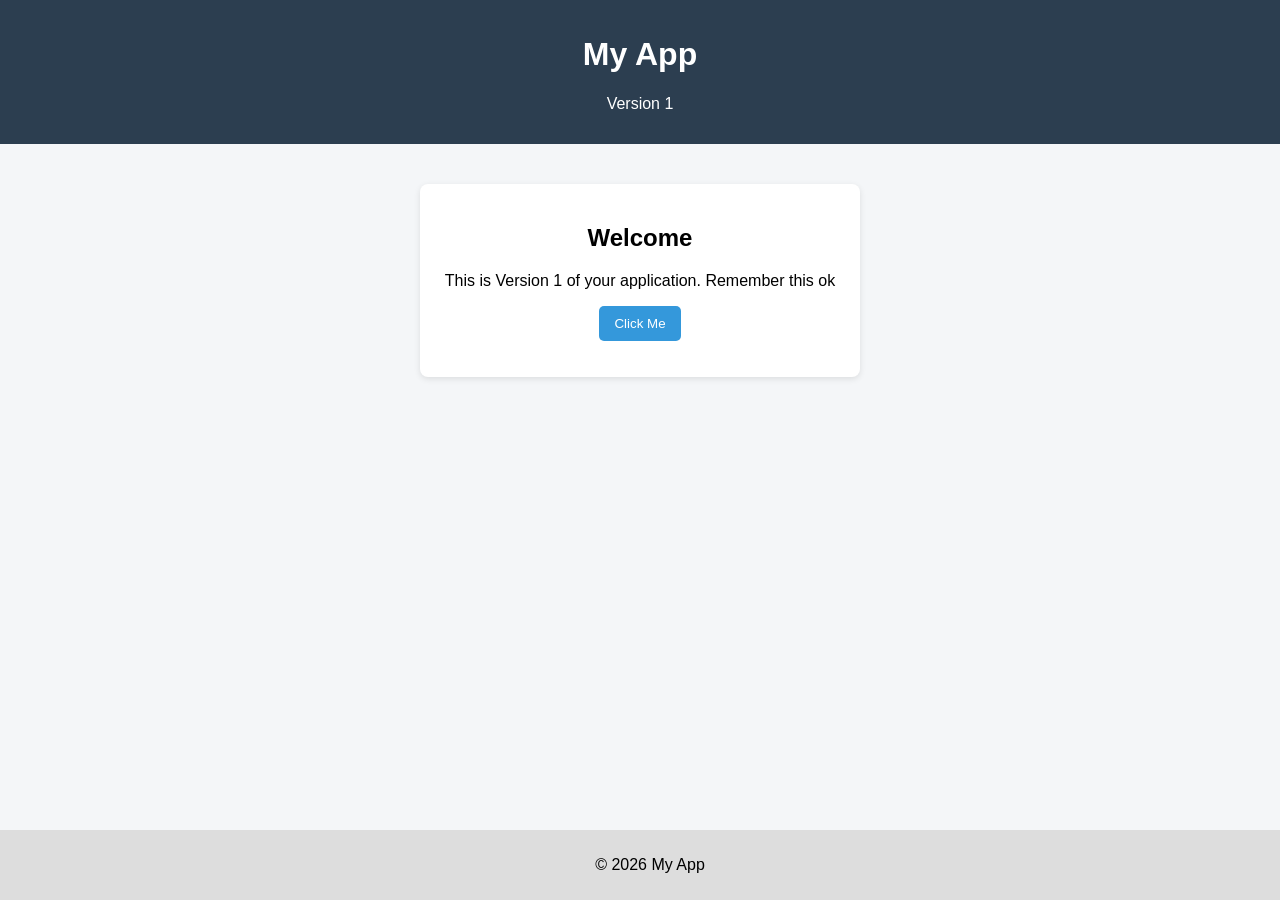
==== index.html @ 67336be7 "this is v1" ====
<!DOCTYPE html>
<html lang="en">
<head>
    <meta charset="UTF-8">
    <meta name="viewport" content="width=device-width, initial-scale=1.0">
    <title>My App - v1</title>
    <style>
        body {
            font-family: Arial, sans-serif;
            margin: 0;
            background-color: #f4f6f8;
        }
        header {
            background-color: #2c3e50;
            color: white;
            padding: 15px;
            text-align: center;
        }
        main {
            padding: 20px;
            text-align: center;
        }
        footer {
            background-color: #ddd;
            text-align: center;
            padding: 10px;
            position: fixed;
            bottom: 0;
            width: 100%;
        }
        .card {
            background: white;
            padding: 20px;
            margin: 20px auto;
            max-width: 400px;
            border-radius: 8px;
            box-shadow: 0 2px 6px rgba(0,0,0,0.1);
        }
        button {
            padding: 10px 15px;
            border: none;
            background-color: #3498db;
            color: white;
            border-radius: 5px;
            cursor: pointer;
        }
        button:hover {
            background-color: #2980b9;
        }
    </style>
</head>
<body>

<header>
    <h1>My App</h1>
    <p>Version 1</p>
</header>

<main>
    <div class="card">
        <h2>Welcome</h2>
        <p>This is Version 1 of your application. Remember this ok</p>
        <button onclick="showMessage()">Click Me</button>
        <p id="message"></p>
    </div>
</main>

<footer>
    <p>© 2026 My App</p>
</footer>

<script>
    function showMessage() {
        document.getElementById("message").innerText = "Button clicked!";
    }
</script>

</body>
</html>
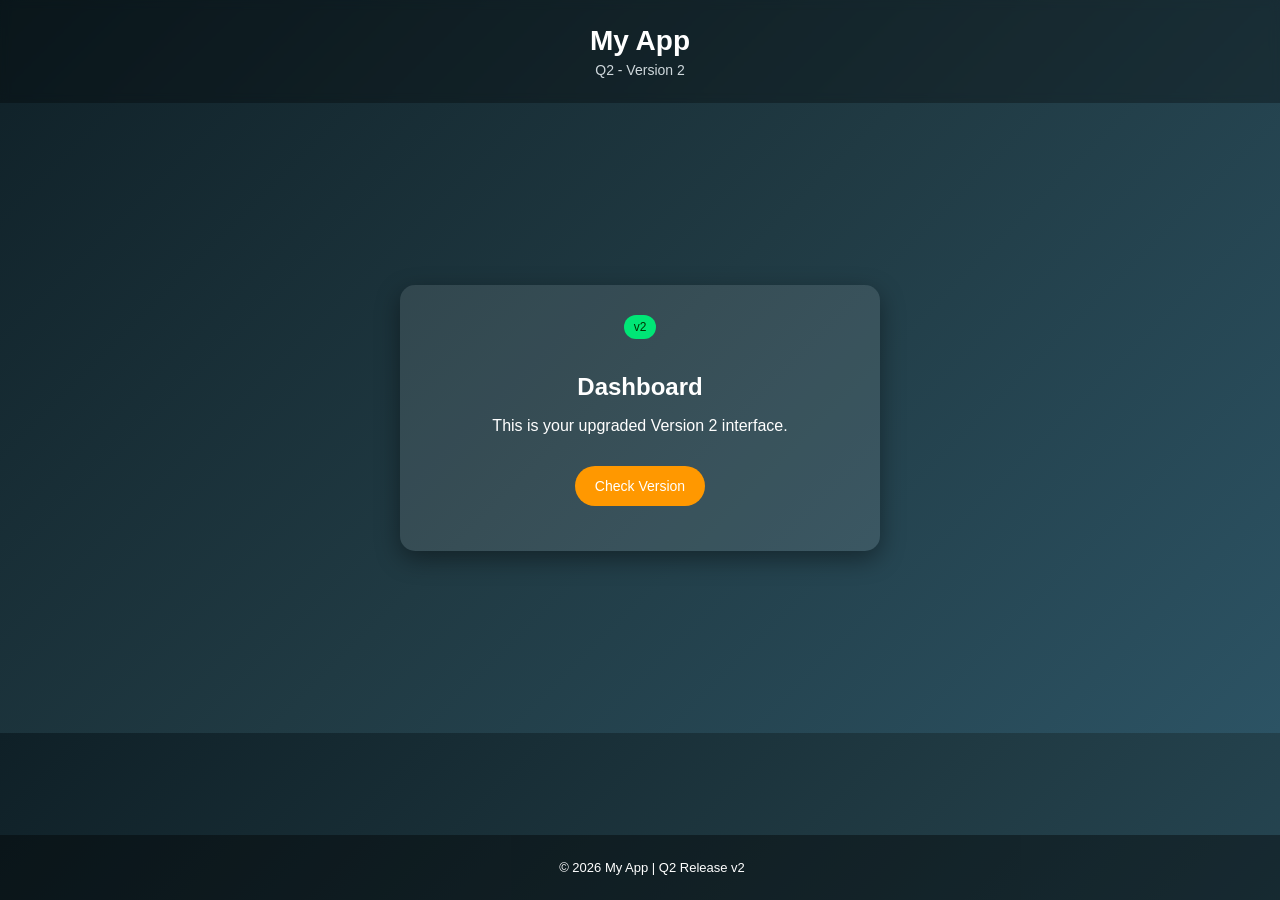
==== commit 70661177: "this is v2" ====
--- a/index.html
+++ b/index.html
@@ -3,75 +3,126 @@
 <head>
     <meta charset="UTF-8">
     <meta name="viewport" content="width=device-width, initial-scale=1.0">
-    <title>My App - v1</title>
+    <title>My App - Q2 Version 2</title>
+
     <style>
         body {
-            font-family: Arial, sans-serif;
             margin: 0;
-            background-color: #f4f6f8;
+            font-family: 'Segoe UI', sans-serif;
+            background: linear-gradient(135deg, #0f2027, #203a43, #2c5364);
+            color: #ffffff;
         }
+
         header {
-            background-color: #2c3e50;
+            text-align: center;
+            padding: 25px;
+            background: rgba(0,0,0,0.3);
+            backdrop-filter: blur(5px);
+        }
+
+        header h1 {
+            margin: 0;
+            font-size: 28px;
+        }
+
+        header p {
+            margin: 5px 0 0;
+            font-size: 14px;
+            color: #cfd8dc;
+        }
+
+        main {
+            display: flex;
+            justify-content: center;
+            align-items: center;
+            height: 70vh;
+        }
+
+        .card {
+            background: rgba(255,255,255,0.1);
+            padding: 30px;
+            border-radius: 15px;
+            width: 90%;
+            max-width: 420px;
+            text-align: center;
+            box-shadow: 0 8px 25px rgba(0,0,0,0.4);
+        }
+
+        .card h2 {
+            margin-bottom: 10px;
+        }
+
+        .version-tag {
+            display: inline-block;
+            background: #00e676;
+            color: #003300;
+            padding: 5px 10px;
+            border-radius: 20px;
+            font-size: 12px;
+            margin-bottom: 15px;
+        }
+
+        button {
+            margin-top: 15px;
+            padding: 12px 20px;
+            border: none;
+            border-radius: 25px;
+            background: #ff9800;
             color: white;
-            padding: 15px;
+            font-size: 14px;
+            cursor: pointer;
+            transition: 0.3s;
+        }
+
+        button:hover {
+            background: #fb8c00;
+            transform: scale(1.05);
+        }
+
+        #message {
+            margin-top: 15px;
+            font-size: 14px;
+            color: #b2ff59;
+        }
+
+        footer {
             text-align: center;
-        }
-        main {
-            padding: 20px;
-            text-align: center;
-        }
-        footer {
-            background-color: #ddd;
-            text-align: center;
-            padding: 10px;
+            padding: 12px;
+            background: rgba(0,0,0,0.4);
             position: fixed;
             bottom: 0;
             width: 100%;
-        }
-        .card {
-            background: white;
-            padding: 20px;
-            margin: 20px auto;
-            max-width: 400px;
-            border-radius: 8px;
-            box-shadow: 0 2px 6px rgba(0,0,0,0.1);
-        }
-        button {
-            padding: 10px 15px;
-            border: none;
-            background-color: #3498db;
-            color: white;
-            border-radius: 5px;
-            cursor: pointer;
-        }
-        button:hover {
-            background-color: #2980b9;
+            font-size: 13px;
         }
     </style>
 </head>
+
 <body>
 
 <header>
     <h1>My App</h1>
-    <p>Version 1</p>
+    <p>Q2 - Version 2</p>
 </header>
 
 <main>
     <div class="card">
-        <h2>Welcome</h2>
-        <p>This is Version 1 of your application. Remember this ok</p>
-        <button onclick="showMessage()">Click Me</button>
+        <div class="version-tag">v2</div>
+        <h2>Dashboard</h2>
+        <p>This is your upgraded Version 2 interface.</p>
+
+        <button onclick="showMessage()">Check Version</button>
         <p id="message"></p>
     </div>
 </main>
 
 <footer>
-    <p>© 2026 My App</p>
+    <p>© 2026 My App | Q2 Release v2</p>
 </footer>
 
 <script>
     function showMessage() {
-        document.getElementById("message").innerText = "Button clicked!";
+        document.getElementById("message").innerText =
+        "You are running Q2 Version 2 successfully!";
     }
 </script>
 
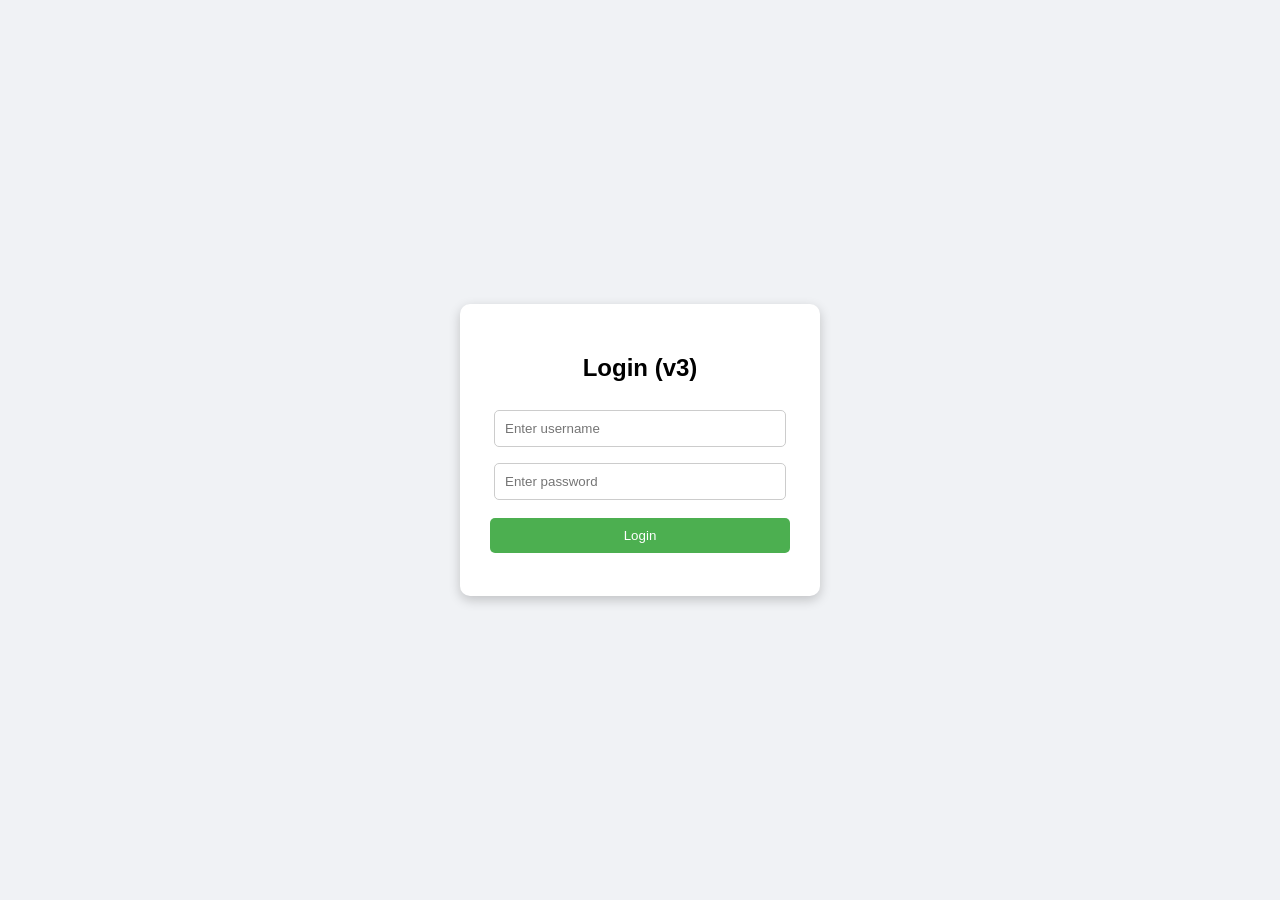
==== commit 3201abd8: "this is v3" ====
--- a/index.html
+++ b/index.html
@@ -3,95 +3,84 @@
 <head>
     <meta charset="UTF-8">
     <meta name="viewport" content="width=device-width, initial-scale=1.0">
-    <title>My App - Q2 Version 2</title>
+    <title>My App - Version 3</title>
 
     <style>
         body {
             margin: 0;
-            font-family: 'Segoe UI', sans-serif;
-            background: linear-gradient(135deg, #0f2027, #203a43, #2c5364);
-            color: #ffffff;
+            font-family: Arial, sans-serif;
+            background: #f0f2f5;
         }
 
-        header {
-            text-align: center;
-            padding: 25px;
-            background: rgba(0,0,0,0.3);
-            backdrop-filter: blur(5px);
-        }
-
-        header h1 {
-            margin: 0;
-            font-size: 28px;
-        }
-
-        header p {
-            margin: 5px 0 0;
-            font-size: 14px;
-            color: #cfd8dc;
-        }
-
-        main {
+        .container {
             display: flex;
             justify-content: center;
             align-items: center;
-            height: 70vh;
+            height: 100vh;
         }
 
         .card {
-            background: rgba(255,255,255,0.1);
+            background: white;
             padding: 30px;
-            border-radius: 15px;
-            width: 90%;
-            max-width: 420px;
+            border-radius: 10px;
+            width: 300px;
+            box-shadow: 0 4px 12px rgba(0,0,0,0.2);
             text-align: center;
-            box-shadow: 0 8px 25px rgba(0,0,0,0.4);
         }
 
-        .card h2 {
-            margin-bottom: 10px;
+        h2 {
+            margin-bottom: 20px;
         }
 
-        .version-tag {
-            display: inline-block;
-            background: #00e676;
-            color: #003300;
-            padding: 5px 10px;
-            border-radius: 20px;
-            font-size: 12px;
-            margin-bottom: 15px;
+        input {
+            width: 90%;
+            padding: 10px;
+            margin: 8px 0;
+            border-radius: 5px;
+            border: 1px solid #ccc;
         }
 
         button {
-            margin-top: 15px;
-            padding: 12px 20px;
+            margin-top: 10px;
+            padding: 10px;
+            width: 100%;
             border: none;
-            border-radius: 25px;
-            background: #ff9800;
+            background: #4CAF50;
             color: white;
-            font-size: 14px;
+            border-radius: 5px;
             cursor: pointer;
-            transition: 0.3s;
         }
 
         button:hover {
-            background: #fb8c00;
-            transform: scale(1.05);
+            background: #45a049;
         }
 
-        #message {
-            margin-top: 15px;
-            font-size: 14px;
-            color: #b2ff59;
+        .hidden {
+            display: none;
         }
 
-        footer {
+        .header {
+            background: #3f51b5;
+            color: white;
+            padding: 15px;
             text-align: center;
-            padding: 12px;
-            background: rgba(0,0,0,0.4);
-            position: fixed;
-            bottom: 0;
-            width: 100%;
+        }
+
+        .dashboard {
+            padding: 20px;
+            text-align: center;
+        }
+
+        .logout {
+            background: #e53935;
+        }
+
+        .logout:hover {
+            background: #c62828;
+        }
+
+        #error {
+            color: red;
             font-size: 13px;
         }
     </style>
@@ -99,30 +88,58 @@
 
 <body>
 
-<header>
-    <h1>My App</h1>
-    <p>Q2 - Version 2</p>
-</header>
+<!-- Login Screen -->
+<div id="loginPage" class="container">
+    <div class="card">
+        <h2>Login (v3)</h2>
+        <input type="text" id="username" placeholder="Enter username">
+        <input type="password" id="password" placeholder="Enter password">
+        <button onclick="login()">Login</button>
+        <p id="error"></p>
+    </div>
+</div>
 
-<main>
-    <div class="card">
-        <div class="version-tag">v2</div>
-        <h2>Dashboard</h2>
-        <p>This is your upgraded Version 2 interface.</p>
+<!-- Dashboard -->
+<div id="dashboardPage" class="hidden">
+    <div class="header">
+        <h1>My App - Version 3</h1>
+    </div>
 
-        <button onclick="showMessage()">Check Version</button>
-        <p id="message"></p>
+    <div class="dashboard">
+        <h2>Welcome to Dashboard</h2>
+        <p id="welcomeUser"></p>
+
+        <button onclick="showFeature()">Run Feature</button>
+        <p id="featureMsg"></p>
+
+        <br><br>
+        <button class="logout" onclick="logout()">Logout</button>
     </div>
-</main>
-
-<footer>
-    <p>© 2026 My App | Q2 Release v2</p>
-</footer>
+</div>
 
 <script>
-    function showMessage() {
-        document.getElementById("message").innerText =
-        "You are running Q2 Version 2 successfully!";
+    function login() {
+        let user = document.getElementById("username").value;
+        let pass = document.getElementById("password").value;
+
+        if (user === "admin" && pass === "1234") {
+            document.getElementById("loginPage").classList.add("hidden");
+            document.getElementById("dashboardPage").classList.remove("hidden");
+            document.getElementById("welcomeUser").innerText = "Hello, " + user;
+        } else {
+            document.getElementById("error").innerText = "Invalid credentials";
+        }
+    }
+
+    function logout() {
+        document.getElementById("dashboardPage").classList.add("hidden");
+        document.getElementById("loginPage").classList.remove("hidden");
+        document.getElementById("featureMsg").innerText = "";
+    }
+
+    function showFeature() {
+        document.getElementById("featureMsg").innerText =
+        "Feature executed successfully in Version 3!";
     }
 </script>
 
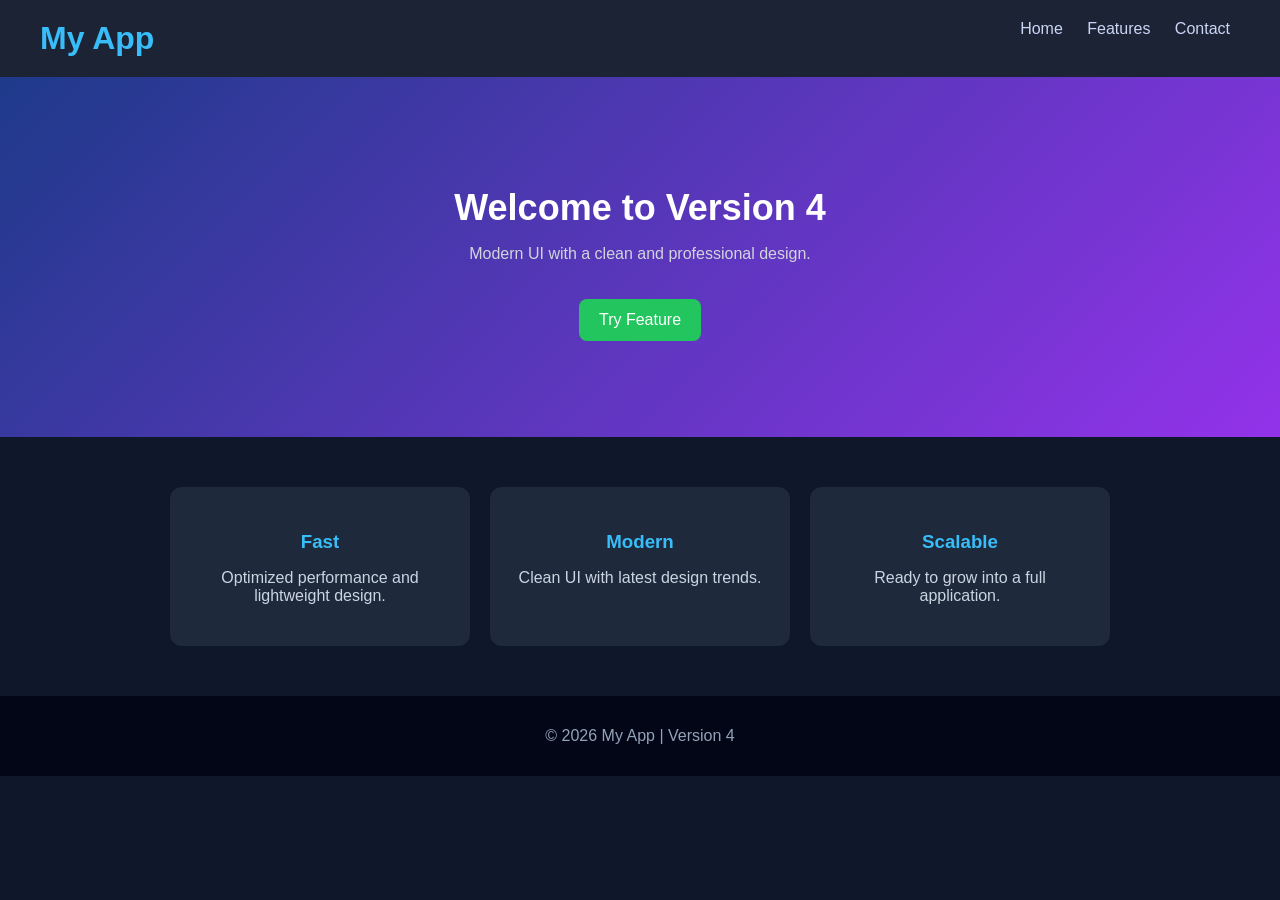
==== commit 45b072b5: "this is v4" ====
--- a/index.html
+++ b/index.html
@@ -1,146 +1,164 @@
 <!DOCTYPE html>
 <html lang="en">
 <head>
-    <meta charset="UTF-8">
-    <meta name="viewport" content="width=device-width, initial-scale=1.0">
-    <title>My App - Version 3</title>
+<meta charset="UTF-8">
+<meta name="viewport" content="width=device-width, initial-scale=1.0">
+<title>My App - Version 4</title>
 
-    <style>
-        body {
-            margin: 0;
-            font-family: Arial, sans-serif;
-            background: #f0f2f5;
-        }
+<style>
+body {
+    margin: 0;
+    font-family: 'Segoe UI', sans-serif;
+    background: #0f172a;
+    color: #ffffff;
+}
 
-        .container {
-            display: flex;
-            justify-content: center;
-            align-items: center;
-            height: 100vh;
-        }
+/* Header */
+header {
+    display: flex;
+    justify-content: space-between;
+    padding: 20px 40px;
+    background: rgba(255,255,255,0.05);
+}
 
-        .card {
-            background: white;
-            padding: 30px;
-            border-radius: 10px;
-            width: 300px;
-            box-shadow: 0 4px 12px rgba(0,0,0,0.2);
-            text-align: center;
-        }
+header h1 {
+    margin: 0;
+    color: #38bdf8;
+}
 
-        h2 {
-            margin-bottom: 20px;
-        }
+nav a {
+    margin: 0 10px;
+    text-decoration: none;
+    color: #cbd5f5;
+}
 
-        input {
-            width: 90%;
-            padding: 10px;
-            margin: 8px 0;
-            border-radius: 5px;
-            border: 1px solid #ccc;
-        }
+nav a:hover {
+    color: white;
+}
 
-        button {
-            margin-top: 10px;
-            padding: 10px;
-            width: 100%;
-            border: none;
-            background: #4CAF50;
-            color: white;
-            border-radius: 5px;
-            cursor: pointer;
-        }
+/* Hero */
+.hero {
+    text-align: center;
+    padding: 80px 20px;
+    background: linear-gradient(135deg, #1e3a8a, #9333ea);
+}
 
-        button:hover {
-            background: #45a049;
-        }
+.hero h2 {
+    font-size: 36px;
+    margin-bottom: 10px;
+}
 
-        .hidden {
-            display: none;
-        }
+.hero p {
+    color: #d1d5db;
+}
 
-        .header {
-            background: #3f51b5;
-            color: white;
-            padding: 15px;
-            text-align: center;
-        }
+.hero button {
+    margin-top: 20px;
+    padding: 12px 20px;
+    border: none;
+    background: #22c55e;
+    color: white;
+    border-radius: 8px;
+    cursor: pointer;
+    font-size: 16px;
+}
 
-        .dashboard {
-            padding: 20px;
-            text-align: center;
-        }
+.hero button:hover {
+    background: #16a34a;
+}
 
-        .logout {
-            background: #e53935;
-        }
+/* Features */
+.features {
+    display: flex;
+    justify-content: center;
+    gap: 20px;
+    padding: 50px 20px;
+    flex-wrap: wrap;
+}
 
-        .logout:hover {
-            background: #c62828;
-        }
+.card {
+    background: #1e293b;
+    padding: 25px;
+    border-radius: 12px;
+    width: 250px;
+    text-align: center;
+    transition: 0.3s;
+}
 
-        #error {
-            color: red;
-            font-size: 13px;
-        }
-    </style>
+.card:hover {
+    transform: translateY(-8px);
+    background: #334155;
+}
+
+.card h3 {
+    margin-bottom: 10px;
+    color: #38bdf8;
+}
+
+.card p {
+    color: #cbd5e1;
+}
+
+/* Footer */
+footer {
+    text-align: center;
+    padding: 15px;
+    background: #020617;
+    color: #94a3b8;
+}
+
+/* Message */
+#msg {
+    margin-top: 15px;
+    color: #4ade80;
+}
+</style>
 </head>
 
 <body>
 
-<!-- Login Screen -->
-<div id="loginPage" class="container">
+<header>
+    <h1>My App</h1>
+    <nav>
+        <a href="#">Home</a>
+        <a href="#">Features</a>
+        <a href="#">Contact</a>
+    </nav>
+</header>
+
+<section class="hero">
+    <h2>Welcome to Version 4</h2>
+    <p>Modern UI with a clean and professional design.</p>
+    <button onclick="showMsg()">Try Feature</button>
+    <p id="msg"></p>
+</section>
+
+<section class="features">
     <div class="card">
-        <h2>Login (v3)</h2>
-        <input type="text" id="username" placeholder="Enter username">
-        <input type="password" id="password" placeholder="Enter password">
-        <button onclick="login()">Login</button>
-        <p id="error"></p>
-    </div>
-</div>
-
-<!-- Dashboard -->
-<div id="dashboardPage" class="hidden">
-    <div class="header">
-        <h1>My App - Version 3</h1>
+        <h3>Fast</h3>
+        <p>Optimized performance and lightweight design.</p>
     </div>
 
-    <div class="dashboard">
-        <h2>Welcome to Dashboard</h2>
-        <p id="welcomeUser"></p>
+    <div class="card">
+        <h3>Modern</h3>
+        <p>Clean UI with latest design trends.</p>
+    </div>
 
-        <button onclick="showFeature()">Run Feature</button>
-        <p id="featureMsg"></p>
+    <div class="card">
+        <h3>Scalable</h3>
+        <p>Ready to grow into a full application.</p>
+    </div>
+</section>
 
-        <br><br>
-        <button class="logout" onclick="logout()">Logout</button>
-    </div>
-</div>
+<footer>
+    <p>© 2026 My App | Version 4</p>
+</footer>
 
 <script>
-    function login() {
-        let user = document.getElementById("username").value;
-        let pass = document.getElementById("password").value;
-
-        if (user === "admin" && pass === "1234") {
-            document.getElementById("loginPage").classList.add("hidden");
-            document.getElementById("dashboardPage").classList.remove("hidden");
-            document.getElementById("welcomeUser").innerText = "Hello, " + user;
-        } else {
-            document.getElementById("error").innerText = "Invalid credentials";
-        }
-    }
-
-    function logout() {
-        document.getElementById("dashboardPage").classList.add("hidden");
-        document.getElementById("loginPage").classList.remove("hidden");
-        document.getElementById("featureMsg").innerText = "";
-    }
-
-    function showFeature() {
-        document.getElementById("featureMsg").innerText =
-        "Feature executed successfully in Version 3!";
-    }
+function showMsg() {
+    document.getElementById("msg").innerText =
+    "Version 4 is running successfully!";
+}
 </script>
 
 </body>
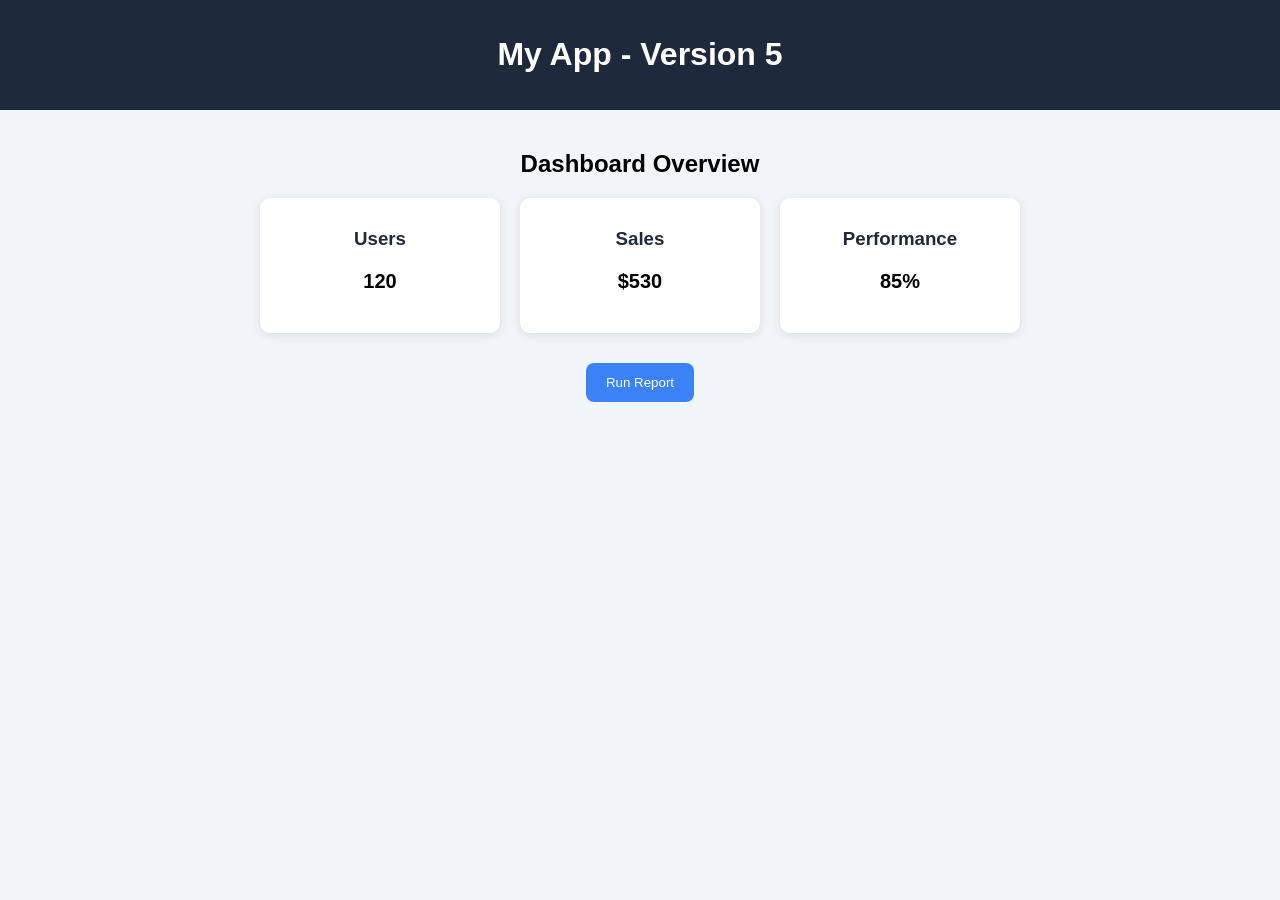
==== commit e57cdb04: "v5" ====
--- a/index.html
+++ b/index.html
@@ -1,163 +1,123 @@
 <!DOCTYPE html>
-<html lang="en">
+<html>
 <head>
-<meta charset="UTF-8">
-<meta name="viewport" content="width=device-width, initial-scale=1.0">
-<title>My App - Version 4</title>
+<title>My App v5</title>
 
 <style>
 body {
     margin: 0;
     font-family: 'Segoe UI', sans-serif;
-    background: #0f172a;
-    color: #ffffff;
+    background: #f1f5f9;
 }
 
 /* Header */
 header {
-    display: flex;
-    justify-content: space-between;
-    padding: 20px 40px;
-    background: rgba(255,255,255,0.05);
+    background: #1e293b;
+    color: white;
+    padding: 15px;
+    text-align: center;
 }
 
-header h1 {
-    margin: 0;
-    color: #38bdf8;
+/* Container */
+.container {
+    padding: 20px;
 }
 
-nav a {
-    margin: 0 10px;
-    text-decoration: none;
-    color: #cbd5f5;
+/* Stats Cards */
+.stats {
+    display: flex;
+    gap: 20px;
+    flex-wrap: wrap;
+    justify-content: center;
 }
 
-nav a:hover {
-    color: white;
+.card {
+    background: white;
+    padding: 20px;
+    border-radius: 10px;
+    width: 200px;
+    text-align: center;
+    box-shadow: 0 2px 10px rgba(0,0,0,0.1);
 }
 
-/* Hero */
-.hero {
-    text-align: center;
-    padding: 80px 20px;
-    background: linear-gradient(135deg, #1e3a8a, #9333ea);
+.card h3 {
+    margin: 10px 0;
+    color: #1e293b;
 }
 
-.hero h2 {
-    font-size: 36px;
-    margin-bottom: 10px;
+.card p {
+    font-size: 20px;
+    font-weight: bold;
 }
 
-.hero p {
-    color: #d1d5db;
+/* Button */
+.action {
+    text-align: center;
+    margin-top: 30px;
 }
 
-.hero button {
-    margin-top: 20px;
+button {
     padding: 12px 20px;
     border: none;
-    background: #22c55e;
+    background: #3b82f6;
     color: white;
     border-radius: 8px;
     cursor: pointer;
-    font-size: 16px;
 }
 
-.hero button:hover {
-    background: #16a34a;
-}
-
-/* Features */
-.features {
-    display: flex;
-    justify-content: center;
-    gap: 20px;
-    padding: 50px 20px;
-    flex-wrap: wrap;
-}
-
-.card {
-    background: #1e293b;
-    padding: 25px;
-    border-radius: 12px;
-    width: 250px;
-    text-align: center;
-    transition: 0.3s;
-}
-
-.card:hover {
-    transform: translateY(-8px);
-    background: #334155;
-}
-
-.card h3 {
-    margin-bottom: 10px;
-    color: #38bdf8;
-}
-
-.card p {
-    color: #cbd5e1;
-}
-
-/* Footer */
-footer {
-    text-align: center;
-    padding: 15px;
-    background: #020617;
-    color: #94a3b8;
+button:hover {
+    background: #2563eb;
 }
 
 /* Message */
 #msg {
+    text-align: center;
     margin-top: 15px;
-    color: #4ade80;
+    color: green;
 }
 </style>
+
 </head>
 
 <body>
 
 <header>
-    <h1>My App</h1>
-    <nav>
-        <a href="#">Home</a>
-        <a href="#">Features</a>
-        <a href="#">Contact</a>
-    </nav>
+    <h1>My App - Version 5</h1>
 </header>
 
-<section class="hero">
-    <h2>Welcome to Version 4</h2>
-    <p>Modern UI with a clean and professional design.</p>
-    <button onclick="showMsg()">Try Feature</button>
-    <p id="msg"></p>
-</section>
+<div class="container">
 
-<section class="features">
-    <div class="card">
-        <h3>Fast</h3>
-        <p>Optimized performance and lightweight design.</p>
+    <h2 style="text-align:center;">Dashboard Overview</h2>
+
+    <div class="stats">
+        <div class="card">
+            <h3>Users</h3>
+            <p>120</p>
+        </div>
+
+        <div class="card">
+            <h3>Sales</h3>
+            <p>$530</p>
+        </div>
+
+        <div class="card">
+            <h3>Performance</h3>
+            <p>85%</p>
+        </div>
     </div>
 
-    <div class="card">
-        <h3>Modern</h3>
-        <p>Clean UI with latest design trends.</p>
+    <div class="action">
+        <button onclick="runAction()">Run Report</button>
     </div>
 
-    <div class="card">
-        <h3>Scalable</h3>
-        <p>Ready to grow into a full application.</p>
-    </div>
-</section>
+    <p id="msg"></p>
 
-<footer>
-    <p>© 2026 My App | Version 4</p>
-</footer>
+</div>
 
 <script>
-function showMsg() {
+function runAction() {
     document.getElementById("msg").innerText =
-    "Version 4 is running successfully!";
+    "Report generated successfully in Version 5!";
 }
 </script>
 
